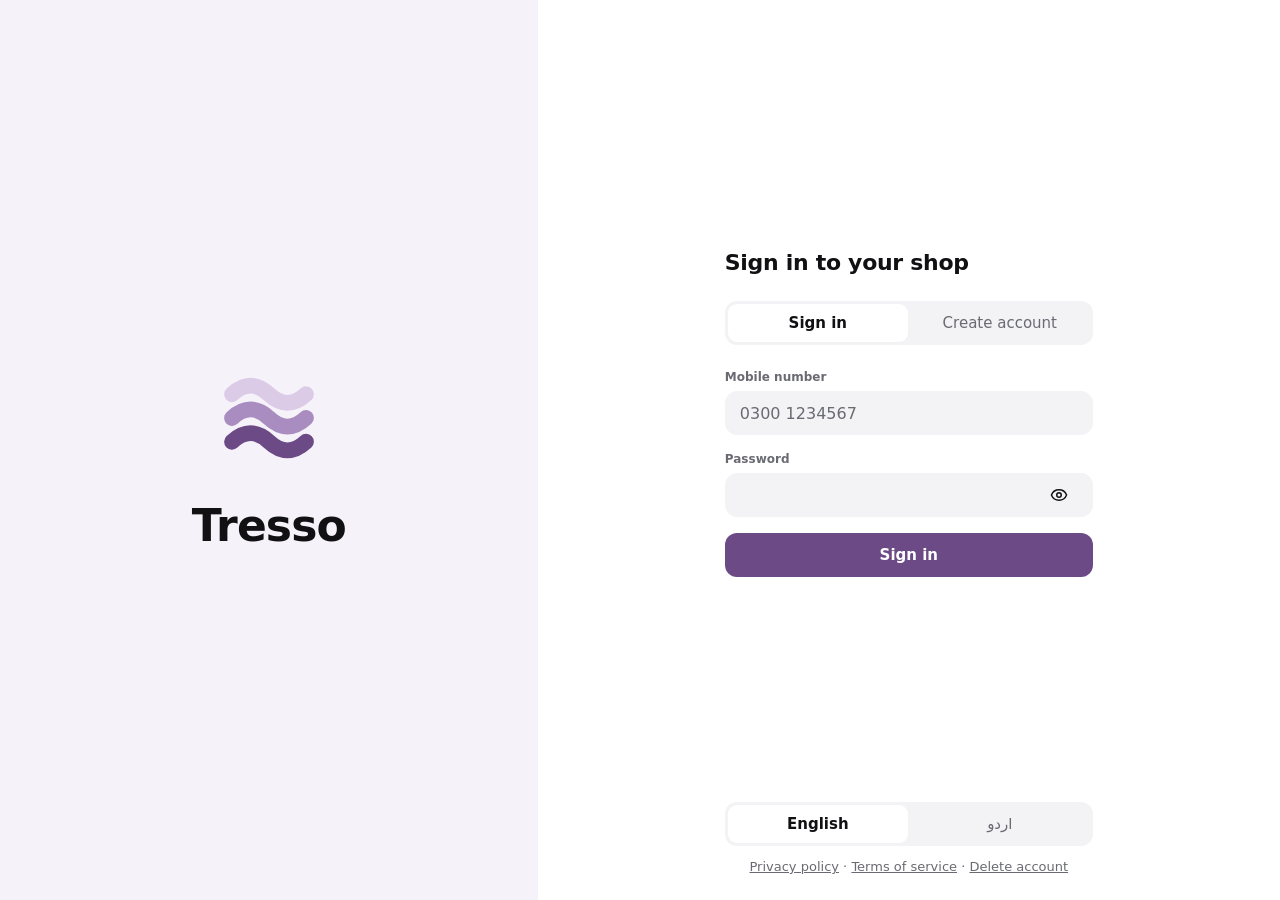
==== index.html @ 09275847 "Dashboard: owners on a free trial can subscribe early" ====
<!doctype html>
<html lang="en">
  <head>
    <meta charset="utf-8" />
    <meta name="viewport" content="width=device-width, initial-scale=1" />
    <meta name="color-scheme" content="light dark" />
    <link rel="icon" href="./favicon.png" />
    <title>Tresso</title>
    <!-- A browser too old for the dashboard (before Chrome 91, 2021) fails while
         loading it: say so instead of leaving a blank page. main.tsx sets
         __bbStarted once it runs. -->
    <script>
      window.onerror = function () {
        if (window.__bbStarted) return;
        document.body.innerHTML =
          '<p style="font:16px/1.5 sans-serif;max-width:420px;margin:48px auto;padding:0 16px">' +
          'This browser is too old for Tresso on the web. Update Chrome, or use the Tresso app for Android.<br><br>' +
          'Tresso ویب کے لیے یہ براؤزر بہت پرانا ہے۔ Chrome اپ ڈیٹ کریں، یا Android کے لیے Tresso ایپ استعمال کریں۔</p>';
      };
    </script>
    <script type="module" crossorigin src="./assets/index-C2Bz1HTR.js"></script>
    <link rel="stylesheet" crossorigin href="./assets/index-CWBjWexk.css">
  </head>
  <body>
    <div id="root"></div>
  </body>
</html>
---- assets/index-CWBjWexk.css ----
@font-face{font-family:Urbanist;font-weight:400;src:url(./Urbanist_400Regular-BQxObr3K.ttf)}@font-face{font-family:Urbanist;font-weight:600;src:url(./Urbanist_600SemiBold-BIxU19Bg.ttf)}@font-face{font-family:Urbanist;font-weight:700;src:url(./Urbanist_700Bold-BbOEJYNP.ttf)}*{box-sizing:border-box}body{background:var(--bg);color:var(--text);-webkit-font-smoothing:antialiased;margin:0;font:15px/21px Urbanist,system-ui,-apple-system,BlinkMacSystemFont,Segoe UI,Roboto,Noto Sans,Ubuntu,Cantarell,Helvetica Neue,sans-serif}html[lang=ur] body{font-family:Urbanist,Noto Naskh Arabic,Geeza Pro,Segoe UI,Tahoma,sans-serif;line-height:25px}html[lang=ur] .small{line-height:21px}html[lang=ur] .label{line-height:19px}html[lang=ur] .title{line-height:34px}a{color:inherit}p,h1,h2{margin:0}:focus:not(:focus-visible){outline:none}:focus-visible{outline:2px solid var(--accent);outline-offset:2px}svg{flex:none}.hero{letter-spacing:-.6px;font-variant-numeric:tabular-nums;font-size:34px;font-weight:700;line-height:40px}.title{letter-spacing:-.3px;font-size:22px;font-weight:700;line-height:28px}.small{font-size:13px;line-height:18px}.label{color:var(--muted);font-size:12px;font-weight:600;line-height:16px}[dir=rtl] .hero,[dir=rtl] .title{letter-spacing:0}.strong{font-weight:600}.muted{color:var(--muted)}.warn{color:var(--warn)}.danger{color:var(--danger)}.struck{color:var(--muted);text-decoration:line-through}.num{font-variant-numeric:tabular-nums;white-space:nowrap}.center{text-align:center}.block{display:block}.stack{flex-direction:column;display:flex}.stack>*+*{margin-top:16px}.stack-sm>*+*{margin-top:8px}.stack-lg>*+*{margin-top:24px}.inline{align-items:center;display:flex}.inline>*+*{-webkit-margin-start:8px;margin-inline-start:8px}.spread{justify-content:space-between;align-items:center;display:flex}.spread>*+*{-webkit-margin-start:12px;margin-inline-start:12px}.grow{flex:1;min-width:0}.shell{min-height:100vh;display:flex}.sidebar{border-inline-end:1px solid var(--line);-webkit-border-end:1px solid var(--line);flex-direction:column;flex:none;width:232px;height:100vh;padding:16px 12px;display:flex;position:sticky;top:0}.sidebar>*+*{margin-top:12px}.brand{align-items:center;padding:4px 8px;display:flex}.brand>*+*{-webkit-margin-start:10px;margin-inline-start:10px}.brand-name{text-overflow:ellipsis;white-space:nowrap;font-weight:700;overflow:hidden}.nav{flex-direction:column;display:flex}.nav>*+*{margin-top:2px}.nav-item{min-height:38px;color:var(--muted);border-radius:9px;align-items:center;padding:0 10px;font-weight:600;text-decoration:none;display:flex}.nav-item>*+*{-webkit-margin-start:10px;margin-inline-start:10px}.nav-item:hover{background:var(--fill);color:var(--text)}.nav-item.on{background:var(--tint);color:var(--accent)}.nav-badge{background:var(--accent);color:var(--bg);border-radius:10px;padding:0 7px;font-size:11px;font-weight:700;line-height:18px;-webkit-margin-start:auto!important;margin-inline-start:auto!important}.sidebar-foot{margin-top:auto!important}.main{flex:1;min-width:0}.page{max-width:920px;margin:0 auto;padding:28px 32px 48px}.page-head{justify-content:space-between;align-items:center;min-height:44px;margin-bottom:24px;display:flex}.page-head>*+*{-webkit-margin-start:12px;margin-inline-start:12px}.page-head{flex-wrap:wrap}.page-head>.inline{flex-wrap:wrap;justify-content:flex-end;margin-top:-8px}.page-head>.inline>*{margin-top:8px}.back{color:var(--muted);align-items:center;margin-bottom:8px;text-decoration:none;display:inline-flex}.back>*+*{-webkit-margin-start:4px;margin-inline-start:4px}[dir=rtl] .flip{transform:scaleX(-1)}@media (max-width:760px){.shell{display:block}.sidebar{border:0;border-bottom:1px solid var(--line);flex-flow:wrap;align-items:center;width:auto;height:auto;padding:10px 12px;position:static}.sidebar>*+*{margin-top:0}.brand{flex:1}.nav{flex-direction:row;order:3;width:100%;overflow-x:auto;margin-top:8px!important}.nav>*+*{-webkit-margin-start:4px;margin-top:0;margin-inline-start:4px}.nav-item{white-space:nowrap}.sidebar-foot{margin-top:0!important}.sidebar-foot .account{display:none}.page{padding:20px 16px 40px}}.group{background:var(--fill);border-radius:12px;overflow:hidden}.group-title{margin-bottom:8px;padding:0 4px}.row{width:100%;min-height:48px;font:inherit;color:inherit;text-align:start;background:0 0;border:0;align-items:center;padding:10px 16px;text-decoration:none;display:flex}.row>*+*{-webkit-margin-start:12px;margin-inline-start:12px}.row-main{flex:1;min-width:40%}.row-value{text-align:end;font-variant-numeric:tabular-nums}.group>*+*{border-top:1px solid var(--line)}button.row,a.row{cursor:pointer}button.row:hover,a.row:hover{background:var(--line)}.chev{color:var(--muted)}.empty{text-align:center;color:var(--muted);padding:32px 24px}.table{border-collapse:collapse;background:var(--fill);border-radius:12px;width:100%;overflow:hidden}.table th{text-align:start;color:var(--muted);border-bottom:1px solid var(--line);padding:10px 16px;font-size:12px;font-weight:600}.table td{border-top:1px solid var(--line);vertical-align:middle;padding:12px 16px}.table tr:first-child td{border-top:0}.table tbody tr{cursor:pointer}.table tbody tr:hover{background:var(--line)}.table .end{text-align:end}@media (max-width:760px){.table .wide{display:none}}.btn{min-height:44px;font:inherit;cursor:pointer;white-space:nowrap;border:0;border-radius:12px;justify-content:center;align-items:center;padding:0 20px;font-weight:600;text-decoration:none;display:inline-flex}.btn>*+*{-webkit-margin-start:8px;margin-inline-start:8px}.btn:disabled{opacity:.35;cursor:default}.btn:not(:disabled):active{opacity:.7}.btn.primary{background:var(--accent);color:var(--bg)}.btn.secondary{background:var(--fill);color:var(--text)}.btn.quiet{color:var(--muted);background:0 0}.btn.danger{color:var(--danger);background:0 0}.btn.block{width:100%}.icon-btn{width:38px;height:38px;color:var(--text);cursor:pointer;background:0 0;border:0;border-radius:10px;justify-content:center;align-items:center;display:inline-flex}.icon-btn:hover{background:var(--fill)}.field{flex-direction:column;display:flex}.field>*+*{margin-top:6px}.box{border:1.5px solid var(--fill);background:var(--fill);border-radius:12px;align-items:center;min-height:44px;padding:0 14px;display:flex}.box:focus-within{border-color:var(--accent)}.box.invalid{border-color:var(--danger)}.box>*+*{-webkit-margin-start:8px;margin-inline-start:8px}.box input,.box textarea,.box select{min-width:0;color:var(--text);font:inherit;caret-color:var(--accent);background:0 0;border:0;outline:none;flex:1;padding:10px 0;font-size:16px}.box textarea{resize:vertical;min-height:72px}.box input::placeholder,.box textarea::placeholder{color:var(--muted)}.box.large input{font-size:24px;font-weight:700}.prefix{color:var(--muted);font-weight:600}.box.large .prefix{font-size:24px}.segmented{background:var(--fill);border-radius:12px;padding:3px;display:flex}.segmented>*+*{-webkit-margin-start:2px;margin-inline-start:2px}.segmented button{min-height:38px;font:inherit;color:var(--muted);cursor:pointer;white-space:nowrap;background:0 0;border:0;border-radius:9px;flex:1;padding:0 10px}.segmented button[aria-checked=true]{background:var(--bg);color:var(--text);font-weight:600}.choices{flex-wrap:wrap;margin-bottom:-4px;margin-left:-4px;margin-right:-4px;display:flex}.choices>*{margin:4px}.chip,.tile{background:var(--fill);color:var(--text);font:inherit;cursor:pointer;text-align:start;border:0;border-radius:12px;font-weight:600}.chip{min-height:40px;padding:0 16px}.tile{flex:140px;max-width:calc(50% - 8px);min-height:56px;padding:8px 12px}@media (min-width:560px){.tile{max-width:calc(33.3% - 8px)}}.chip:hover,.tile:hover{background:var(--line)}.chip[aria-pressed=true],.tile[aria-pressed=true]{background:var(--accent);color:var(--bg)}.tile .small{color:var(--muted);font-weight:400;display:block}.tile[aria-pressed=true] .small{color:var(--bg);opacity:.7}.switch{background:var(--line);cursor:pointer;border:0;border-radius:12px;flex:none;width:40px;height:24px;position:relative}.switch:after{content:"";top:3px;inset-inline-start:3px;background:var(--bg);border-radius:50%;width:18px;height:18px;transition:transform .15s;position:absolute;left:3px}[dir=rtl] .switch:after{left:auto;right:3px}.switch[aria-checked=true]{background:var(--accent)}.switch[aria-checked=true]:after{transform:translate(16px)}[dir=rtl] .switch[aria-checked=true]:after{transform:translate(-16px)}.radio{border:2px solid var(--muted);border-radius:50%;flex:none;width:20px;height:20px}.radio.on{border:6px solid var(--accent)}.menu-wrap{position:relative}.menu{z-index:20;top:calc(100% + 6px);inset-inline-end:0;background:var(--bg);border:1px solid var(--line);border-radius:12px;min-width:220px;padding:6px;position:absolute;right:0}[dir=rtl] .menu{left:0;right:auto}.menu button.row{border-radius:8px;min-height:40px}.menu-dates{border-top:1px solid var(--line);margin-top:4px;padding:8px}.menu-dates input{font:inherit;color:var(--text);background:var(--fill);border:0;border-radius:8px;width:100%;padding:8px}.overlay{z-index:30;background:var(--overlay);justify-content:center;align-items:flex-start;padding:6vh 16px;display:flex;position:fixed;inset:0;overflow-y:auto}.dialog{background:var(--bg);border-radius:16px;flex-direction:column;width:100%;max-width:520px;max-height:88vh;display:flex}.dialog-head{justify-content:space-between;align-items:center;padding:16px 16px 8px 24px;display:flex}[dir=rtl] .dialog-head{padding:16px 24px 8px 16px}.dialog-body{padding:8px 24px 16px;overflow-y:auto}.dialog-foot{border-top:1px solid var(--line);padding:12px 24px 20px}.dialog-foot>*+*{margin-top:8px}@media (max-width:560px){.overlay{align-items:stretch;padding:0}.dialog{border-radius:0;max-width:none;min-height:100vh;max-height:none}}.toast{z-index:40;background:var(--text);color:var(--bg);border-radius:12px;padding:12px 18px;font-weight:600;position:fixed;top:16px;left:50%;transform:translate(-50%)}.bars{align-items:flex-end;height:64px;display:flex}.bars>*+*{-webkit-margin-start:3px;margin-inline-start:3px}.bar{background:var(--line);border-radius:3px;flex:1;min-height:3px}.bar.filled{background:var(--accent)}.entry{flex-direction:column;max-width:400px;min-height:100vh;margin:0 auto;padding:48px 16px 24px;display:flex}.entry>*+*{margin-top:24px}.entry-foot{padding-top:24px;margin-top:auto!important}.entry-foot>*+*{margin-top:12px}.lockup{align-items:center;display:flex}.lockup>*+*{-webkit-margin-start:10px;margin-inline-start:10px}.lockup-mark{display:flex}.wordmark{letter-spacing:-.02em;font-size:22px;font-weight:600;line-height:1}html[lang=ur] .wordmark{letter-spacing:0}.entry-shell{min-height:100vh;display:flex}.entry-shell>.entry{flex:1;width:100%}.entry-brand{display:none}@media (min-width:900px){.entry-brand{background:var(--tint);flex-direction:column;flex:none;justify-content:center;align-items:center;width:42%;max-width:560px;display:flex}.entry-brand>*+*{margin-top:20px}.entry-brand .wordmark{font-size:44px}.entry-shell>.entry>.lockup{display:none}.entry-shell>.entry>:nth-child(2){margin-top:auto}.entry-shell>.entry>:last-child:not(.entry-foot){margin-bottom:auto}}.mark{display:block}.spinner{border:2.5px solid var(--line);border-top-color:var(--accent);border-radius:50%;width:22px;height:22px;animation:.8s linear infinite spin}@keyframes spin{to{transform:rotate(360deg)}}.cols{grid-gap:16px;grid-template-columns:1fr;display:grid}@media (min-width:761px){.cols{grid-template-columns:1fr 1fr;align-items:start}}.barbers-table a{color:inherit;text-decoration:none}.barbers-table .subhead{cursor:default}.barbers-table .subhead:hover{background:0 0}.barbers-table .subhead th{border-top:1px solid var(--line);border-bottom:0;padding-top:20px}.period-line{justify-content:flex-end;display:flex}.service-row{-webkit-padding-end:16px;align-items:center;padding-inline-end:16px;display:flex}.service-row>*+*{-webkit-margin-start:12px;margin-inline-start:12px}.service-row>.row{flex:auto;width:auto;min-width:0}.service-row:hover{background:var(--line)}.tx-actions{flex-wrap:wrap;justify-content:flex-end;align-items:center;margin-top:-8px;display:flex}.tx-actions>*{-webkit-margin-start:8px;margin-top:8px;margin-inline-start:8px}.table a.cell-link{color:inherit;text-decoration:none}.table a.cell-link:focus-visible{outline:2px solid var(--text);outline-offset:2px}.table .amount{align-items:center;display:inline-flex}.table .amount>*+*{-webkit-margin-start:6px;margin-inline-start:6px}.tx-meta{margin-top:-16px}
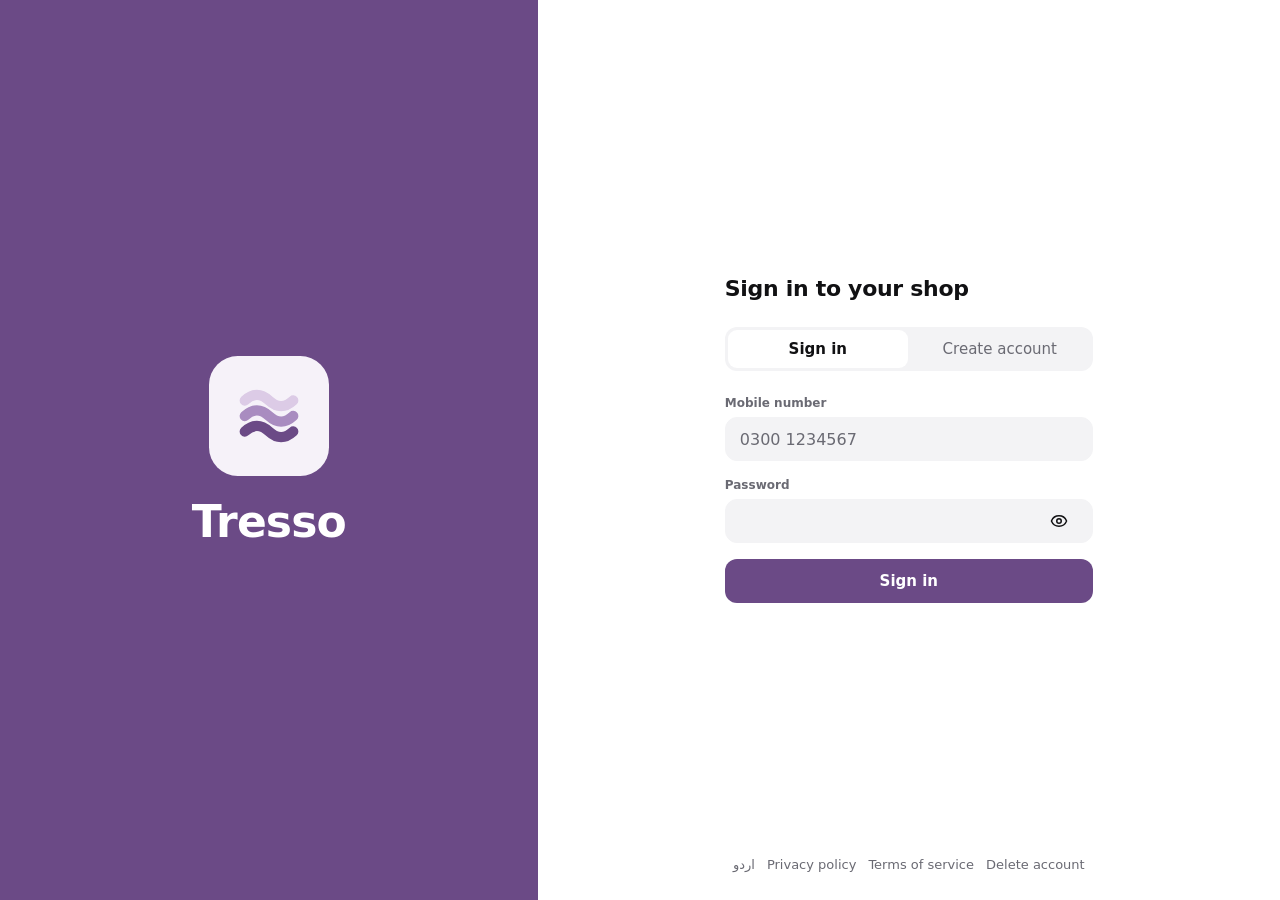
==== commit 36cb3c56: "Dashboard polish: phone tab bar, transactions by day, compact filters, chart labels, barber totals, " ====
--- a/index.html
+++ b/index.html
@@ -4,8 +4,19 @@
     <meta charset="utf-8" />
     <meta name="viewport" content="width=device-width, initial-scale=1" />
     <meta name="color-scheme" content="light dark" />
-    <link rel="icon" href="./favicon.png" />
+    <link rel="icon" href="/favicon.png" />
     <title>Tresso</title>
+    <!-- What a shared link shows (WhatsApp, search results). -->
+    <meta name="description" content="Bookkeeping for barbershops and salons: services, payments and barber commission." />
+    <meta property="og:site_name" content="Tresso" />
+    <meta property="og:title" content="Tresso" />
+    <meta property="og:description" content="Bookkeeping for barbershops and salons: services, payments and barber commission." />
+    <meta property="og:url" content="https://tresso.app/" />
+    <meta property="og:type" content="website" />
+    <meta property="og:image" content="https://tresso.app/og.png" />
+    <meta property="og:image:width" content="1024" />
+    <meta property="og:image:height" content="500" />
+    <meta name="twitter:card" content="summary_large_image" />
     <!-- A browser too old for the dashboard (before Chrome 91, 2021) fails while
          loading it: say so instead of leaving a blank page. main.tsx sets
          __bbStarted once it runs. -->
@@ -18,8 +29,8 @@
           'Tresso ویب کے لیے یہ براؤزر بہت پرانا ہے۔ Chrome اپ ڈیٹ کریں، یا Android کے لیے Tresso ایپ استعمال کریں۔</p>';
       };
     </script>
-    <script type="module" crossorigin src="./assets/index-C2Bz1HTR.js"></script>
-    <link rel="stylesheet" crossorigin href="./assets/index-CWBjWexk.css">
+    <script type="module" crossorigin src="/assets/index-Ho2zhtls.js"></script>
+    <link rel="stylesheet" crossorigin href="/assets/index-NOqd65Jc.css">
   </head>
   <body>
     <div id="root"></div>
--- a/assets/index-NOqd65Jc.css
+++ b/assets/index-NOqd65Jc.css
@@ -0,0 +1 @@
+@font-face{font-family:Urbanist;font-weight:400;src:url(/assets/Urbanist_400Regular-BQxObr3K.ttf)}@font-face{font-family:Urbanist;font-weight:600;src:url(/assets/Urbanist_600SemiBold-BIxU19Bg.ttf)}@font-face{font-family:Urbanist;font-weight:700;src:url(/assets/Urbanist_700Bold-BbOEJYNP.ttf)}*{box-sizing:border-box}body{background:var(--bg);color:var(--text);-webkit-font-smoothing:antialiased;margin:0;font:15px/21px Urbanist,system-ui,-apple-system,BlinkMacSystemFont,Segoe UI,Roboto,Noto Sans,Ubuntu,Cantarell,Helvetica Neue,sans-serif}html[lang=ur] body{font-family:Urbanist,Noto Naskh Arabic,Geeza Pro,Segoe UI,Tahoma,sans-serif;line-height:25px}html[lang=ur] .small{line-height:21px}html[lang=ur] .label{line-height:19px}html[lang=ur] .title{line-height:34px}a{color:inherit}p,h1,h2{margin:0}:focus:not(:focus-visible){outline:none}:focus-visible{outline:2px solid var(--accent);outline-offset:2px}svg{flex:none}.hero{letter-spacing:-.6px;font-variant-numeric:tabular-nums;font-size:34px;font-weight:700;line-height:40px}.title{letter-spacing:-.3px;font-size:22px;font-weight:700;line-height:28px}.small{font-size:13px;line-height:18px}.label{color:var(--muted);font-size:12px;font-weight:600;line-height:16px}[dir=rtl] .hero,[dir=rtl] .title{letter-spacing:0}.strong{font-weight:600}.muted{color:var(--muted)}.warn{color:var(--warn)}.danger{color:var(--danger)}.struck{color:var(--muted);text-decoration:line-through}.num{font-variant-numeric:tabular-nums;white-space:nowrap}.center{text-align:center}.block{display:block}.stack{flex-direction:column;display:flex}.stack>*+*{margin-top:16px}.stack-sm>*+*{margin-top:8px}.stack-lg>*+*{margin-top:24px}.inline{align-items:center;display:flex}.inline>*+*{-webkit-margin-start:8px;margin-inline-start:8px}.spread{justify-content:space-between;align-items:center;display:flex}.spread>*+*{-webkit-margin-start:12px;margin-inline-start:12px}.grow{flex:1;min-width:0}.shell{min-height:100vh;display:flex}.sidebar{border-inline-end:1px solid var(--line);-webkit-border-end:1px solid var(--line);flex-direction:column;flex:none;width:232px;height:100vh;padding:16px 12px;display:flex;position:sticky;top:0}.sidebar>*+*{margin-top:12px}.brand{align-items:center;padding:4px 8px;display:flex}.brand>*+*{-webkit-margin-start:10px;margin-inline-start:10px}.brand-name{text-overflow:ellipsis;white-space:nowrap;font-weight:700;overflow:hidden}.nav{flex-direction:column;display:flex}.nav>*+*{margin-top:2px}.nav-item{min-height:38px;color:var(--muted);border-radius:9px;align-items:center;padding:0 10px;font-weight:600;text-decoration:none;display:flex}.nav-item>*+*{-webkit-margin-start:10px;margin-inline-start:10px}.nav-item:hover{background:var(--fill);color:var(--text)}.nav-item.on{background:var(--tint);color:var(--accent)}.nav-badge{background:var(--accent);color:var(--bg);border-radius:10px;padding:0 7px;font-size:11px;font-weight:700;line-height:18px;-webkit-margin-start:auto!important;margin-inline-start:auto!important}.sidebar-foot{margin-top:auto!important}.account{border-radius:9px;padding:8px 10px;text-decoration:none;display:block}.account:hover{background:var(--fill)}.account>*{text-overflow:ellipsis;white-space:nowrap;display:block;overflow:hidden}.main{flex:1;min-width:0}.page{max-width:920px;margin:0 auto;padding:28px 32px 48px}.page-head{justify-content:space-between;align-items:center;min-height:44px;margin-bottom:24px;display:flex}.page-head>*+*{-webkit-margin-start:12px;margin-inline-start:12px}.page-head{flex-wrap:wrap}.page-head>.inline{flex-wrap:wrap;justify-content:flex-end;margin-top:-8px}.page-head>.inline>*{margin-top:8px}.back{color:var(--muted);align-items:center;margin-bottom:8px;text-decoration:none;display:inline-flex}.back>*+*{-webkit-margin-start:4px;margin-inline-start:4px}[dir=rtl] .flip{transform:scaleX(-1)}.tabbar{display:none}@media (max-width:760px){.shell{display:block}.sidebar{z-index:10;background:var(--bg);border:0;border-bottom:1px solid var(--line);flex-direction:row;align-items:center;width:auto;height:auto;padding:10px 16px}.sidebar>*+*{-webkit-margin-start:12px;margin-top:0;margin-inline-start:12px}.brand{flex:1;min-width:0;padding:0}.sidebar .nav,.sidebar-foot{display:none}.sidebar .btn{min-height:40px;padding:0 14px}.page{padding:20px 16px calc(96px + env(safe-area-inset-bottom))}.tabbar{z-index:10;background:var(--bg);border-top:1px solid var(--line);padding:4px 4px calc(4px + env(safe-area-inset-bottom));display:flex;position:fixed;bottom:0;left:0;right:0}.tab{min-width:0;min-height:52px;color:var(--muted);flex-direction:column;flex:1;justify-content:center;align-items:center;font-size:11px;font-weight:600;line-height:14px;text-decoration:none;display:flex;position:relative}.tab>*+*{margin-top:3px}.tab>span{text-overflow:ellipsis;white-space:nowrap;max-width:100%;overflow:hidden}.tab.on{color:var(--accent)}.tab-badge{-webkit-margin-start:6px;background:var(--accent);color:var(--bg);border-radius:9px;margin-inline-start:6px;padding:0 5px;font-size:10px;font-weight:700;line-height:16px;position:absolute;top:4px;left:50%}[dir=rtl] .tab-badge{left:auto;right:50%}}.group{background:var(--fill);border-radius:12px;overflow:hidden}.group-title{margin-bottom:8px;padding:0 4px}.row{width:100%;min-height:48px;font:inherit;color:inherit;text-align:start;background:0 0;border:0;align-items:center;padding:10px 16px;text-decoration:none;display:flex}.row>*+*{-webkit-margin-start:12px;margin-inline-start:12px}.row-main{flex:1;min-width:40%}.row-value{text-align:end;font-variant-numeric:tabular-nums}.group>*+*{border-top:1px solid var(--line)}button.row,a.row{cursor:pointer}button.row:hover,a.row:hover{background:var(--line)}.chev{color:var(--muted)}.empty{text-align:center;color:var(--muted);padding:32px 24px}.table{border-collapse:collapse;background:var(--fill);border-radius:12px;width:100%;overflow:hidden}.table th{text-align:start;color:var(--muted);border-bottom:1px solid var(--line);padding:10px 16px;font-size:12px;font-weight:600}.table td{border-top:1px solid var(--line);vertical-align:middle;padding:12px 16px}.table tr:first-child td{border-top:0}.table tbody tr{cursor:pointer}.table tbody tr:hover{background:var(--line)}.table .end{text-align:end}.table tfoot td{border-top:1px solid var(--line);font-weight:600}.table tfoot tr{cursor:default}.narrow{display:none}@media (max-width:760px){.table .wide{display:none}.table .narrow{display:block}}.ledger-cols,.ledger-row{grid-column-gap:16px;grid-template-columns:88px minmax(0,1.4fr) minmax(0,1fr) 120px 104px;align-items:center;padding:0 16px;display:grid}.ledger-cols{padding-bottom:0}.stack-lg>.ledger-cols+*{margin-top:8px}.ledger-cols .end,.ledger-row .l-amount{text-align:end}.ledger-day{justify-content:space-between;align-items:baseline;margin-bottom:8px;padding:0 4px;display:flex}.ledger-day+.group{margin-top:0}.ledger-row{min-height:48px;color:inherit;padding-top:10px;padding-bottom:10px;text-decoration:none}.ledger-row:hover{background:var(--line)}.ledger-row .l-meta{display:none}.l-amount{white-space:nowrap;font-variant-numeric:tabular-nums;justify-content:flex-end;align-items:center;display:inline-flex}.l-amount>*+*{-webkit-margin-start:6px;margin-inline-start:6px}@media (max-width:760px){.ledger-cols{display:none}.ledger-row{grid-row-gap:2px;grid-template-columns:minmax(0,1fr) auto}.ledger-row .l-time,.ledger-row .l-barber{display:none}.ledger-row .l-service{grid-area:1/1/span 2}.ledger-row .l-meta{display:block}.ledger-row .l-amount{grid-area:1/2}.ledger-row .l-status{text-align:end;grid-area:2/2;font-size:13px;line-height:18px}}.filters{flex-wrap:wrap;align-items:center;margin:-4px;display:flex}.filters>*{margin:4px}.select{background:var(--fill);border-radius:10px;align-items:center;display:inline-flex;position:relative}.select select{-webkit-appearance:none;appearance:none;cursor:pointer;font:inherit;color:var(--text);-webkit-padding-start:12px;-webkit-padding-end:30px;background:0 0;border:0;height:36px;padding-inline:12px 30px;font-weight:600}.select svg{inset-inline-end:10px;pointer-events:none;color:var(--muted);position:absolute;right:10px}[dir=rtl] .select svg{left:10px;right:auto}.select.on{background:var(--tint)}.select.on select,.select.on svg{color:var(--accent)}.select select option{color:var(--text);background:var(--bg)}.btn{min-height:44px;font:inherit;cursor:pointer;white-space:nowrap;border:0;border-radius:12px;justify-content:center;align-items:center;padding:0 20px;font-weight:600;text-decoration:none;display:inline-flex}.btn>*+*{-webkit-margin-start:8px;margin-inline-start:8px}.btn:disabled{opacity:.35;cursor:default}.btn:not(:disabled):active{opacity:.7}.btn.primary{background:var(--accent);color:var(--bg)}.btn.secondary{background:var(--fill);color:var(--text)}.btn.quiet{color:var(--muted);background:0 0}.btn.danger{color:var(--danger);background:0 0}.btn.block{width:100%}.icon-btn{width:38px;height:38px;color:var(--text);cursor:pointer;background:0 0;border:0;border-radius:10px;justify-content:center;align-items:center;display:inline-flex}.icon-btn:hover{background:var(--fill)}.field{flex-direction:column;display:flex}.field>*+*{margin-top:6px}.box{border:1.5px solid var(--fill);background:var(--fill);border-radius:12px;align-items:center;min-height:44px;padding:0 14px;display:flex}.box:focus-within{border-color:var(--accent)}.box.invalid{border-color:var(--danger)}.box>*+*{-webkit-margin-start:8px;margin-inline-start:8px}.box input,.box textarea,.box select{min-width:0;color:var(--text);font:inherit;caret-color:var(--accent);background:0 0;border:0;outline:none;flex:1;padding:10px 0;font-size:16px}.box textarea{resize:vertical;min-height:72px}.box input::placeholder,.box textarea::placeholder{color:var(--muted)}.box.large input{font-size:24px;font-weight:700}.prefix{color:var(--muted);font-weight:600}.box.large .prefix{font-size:24px}.segmented{background:var(--fill);border-radius:12px;padding:3px;display:flex}.segmented>*+*{-webkit-margin-start:2px;margin-inline-start:2px}.segmented button{min-height:38px;font:inherit;color:var(--muted);cursor:pointer;white-space:nowrap;background:0 0;border:0;border-radius:9px;flex:1;padding:0 10px}.segmented button[aria-checked=true]{background:var(--bg);color:var(--text);font-weight:600}.row .segmented{background:var(--line);flex:none;padding:2px}.row .segmented button{min-height:32px;padding:0 12px}.choices{flex-wrap:wrap;margin-bottom:-4px;margin-left:-4px;margin-right:-4px;display:flex}.choices>*{margin:4px}.chip,.tile{background:var(--fill);color:var(--text);font:inherit;cursor:pointer;text-align:start;border:0;border-radius:12px;font-weight:600}.chip{min-height:40px;padding:0 16px}.tile{flex:140px;max-width:calc(50% - 8px);min-height:56px;padding:8px 12px}@media (min-width:560px){.tile{max-width:calc(33.3% - 8px)}}.chip:hover,.tile:hover{background:var(--line)}.chip[aria-pressed=true],.tile[aria-pressed=true]{background:var(--accent);color:var(--bg)}.tile .small{color:var(--muted);font-weight:400;display:block}.tile[aria-pressed=true] .small{color:var(--bg);opacity:.7}.switch{background:var(--line);cursor:pointer;border:0;border-radius:12px;flex:none;width:40px;height:24px;position:relative}.switch:after{content:"";top:3px;inset-inline-start:3px;background:var(--bg);border-radius:50%;width:18px;height:18px;transition:transform .15s;position:absolute;left:3px}[dir=rtl] .switch:after{left:auto;right:3px}.switch[aria-checked=true]{background:var(--accent)}.switch[aria-checked=true]:after{transform:translate(16px)}[dir=rtl] .switch[aria-checked=true]:after{transform:translate(-16px)}.radio{border:2px solid var(--muted);border-radius:50%;flex:none;width:20px;height:20px}.radio.on{border:6px solid var(--accent)}.menu-wrap{position:relative}.menu{z-index:20;top:calc(100% + 6px);inset-inline-end:0;background:var(--bg);border:1px solid var(--line);border-radius:12px;min-width:220px;padding:6px;position:absolute;right:0}[dir=rtl] .menu{left:0;right:auto}.menu button.row{border-radius:8px;min-height:40px}.menu-dates{border-top:1px solid var(--line);margin-top:4px;padding:8px}.menu-dates input{font:inherit;color:var(--text);background:var(--fill);border:0;border-radius:8px;width:100%;padding:8px}.overlay{z-index:30;background:var(--overlay);justify-content:center;align-items:flex-start;padding:6vh 16px;display:flex;position:fixed;inset:0;overflow-y:auto}.dialog{background:var(--bg);border-radius:16px;flex-direction:column;width:100%;max-width:520px;max-height:88vh;display:flex}.dialog-head{justify-content:space-between;align-items:center;padding:16px 16px 8px 24px;display:flex}[dir=rtl] .dialog-head{padding:16px 24px 8px 16px}.dialog-body{padding:8px 24px 16px;overflow-y:auto}.dialog-foot{border-top:1px solid var(--line);padding:12px 24px 20px}.dialog-foot>*+*{margin-top:8px}@media (max-width:560px){.overlay{align-items:stretch;padding:0}.dialog{border-radius:0;max-width:none;min-height:100vh;max-height:none}}.toast{z-index:40;background:var(--text);color:var(--bg);border-radius:12px;padding:12px 18px;font-weight:600;position:fixed;top:16px;left:50%;transform:translate(-50%)}.bars{align-items:flex-end;height:72px;display:flex}.bars>*+*{-webkit-margin-start:3px;margin-inline-start:3px}.bar{background:var(--line);border-radius:3px;flex:1;min-height:3px}.bar.filled{background:var(--accent)}.bars:hover .bar.filled{opacity:.45}.bars .bar.filled.on{opacity:1}.chart-axis{color:var(--muted);justify-content:space-between;margin-top:8px;display:flex}.chart-axis .on{color:var(--text);font-weight:600}.entry{flex-direction:column;max-width:400px;min-height:100vh;margin:0 auto;padding:48px 16px 24px;display:flex}.entry>*+*{margin-top:24px}.entry-foot{padding-top:24px;margin-top:auto!important}.entry-foot>*+*{margin-top:12px}.entry-links{flex-wrap:wrap;justify-content:center;align-items:center;display:flex}.entry-links>*{margin:2px 6px}.entry-links a{color:var(--muted);text-decoration:none}.entry-links a:hover,.link-btn:hover{color:var(--text);text-decoration:underline}.link-btn{font:inherit;color:var(--muted);cursor:pointer;background:0 0;border:0;padding:0}.lockup{align-items:center;display:flex}.lockup>*+*{-webkit-margin-start:10px;margin-inline-start:10px}.lockup-mark{display:flex}.wordmark{letter-spacing:-.02em;font-size:22px;font-weight:600;line-height:1}html[lang=ur] .wordmark{letter-spacing:0}.entry-shell{min-height:100vh;display:flex}.entry-shell>.entry{flex:1;width:100%}.entry-brand{display:none}@media (min-width:900px){.entry-brand{background:var(--accent);width:42%;max-width:560px;color:var(--bg);flex-direction:column;flex:none;justify-content:center;align-items:center;display:flex}.entry-brand>*+*{margin-top:24px}.entry-brand .wordmark{font-size:44px}.entry-shell>.entry>.lockup{display:none}.entry-shell>.entry>:nth-child(2){margin-top:auto}.entry-shell>.entry>:last-child:not(.entry-foot){margin-bottom:auto}}.mark{display:block}.spinner{border:2.5px solid var(--line);border-top-color:var(--accent);border-radius:50%;width:22px;height:22px;animation:.8s linear infinite spin}@keyframes spin{to{transform:rotate(360deg)}}.cols{grid-gap:16px;grid-template-columns:1fr;display:grid}@media (min-width:761px){.cols{grid-template-columns:1fr 1fr;align-items:start}}.barbers-table a{color:inherit;text-decoration:none}.barbers-table .subhead{cursor:default}.barbers-table .subhead:hover{background:0 0}.barbers-table .subhead th{border-top:1px solid var(--line);border-bottom:0;padding-top:20px}.service-row{-webkit-padding-end:16px;align-items:center;padding-inline-end:16px;display:flex}.service-row>*+*{-webkit-margin-start:12px;margin-inline-start:12px}.service-row>.row{flex:auto;width:auto;min-width:0}.service-row:hover{background:var(--line)}.tx-meta{margin-top:-16px}
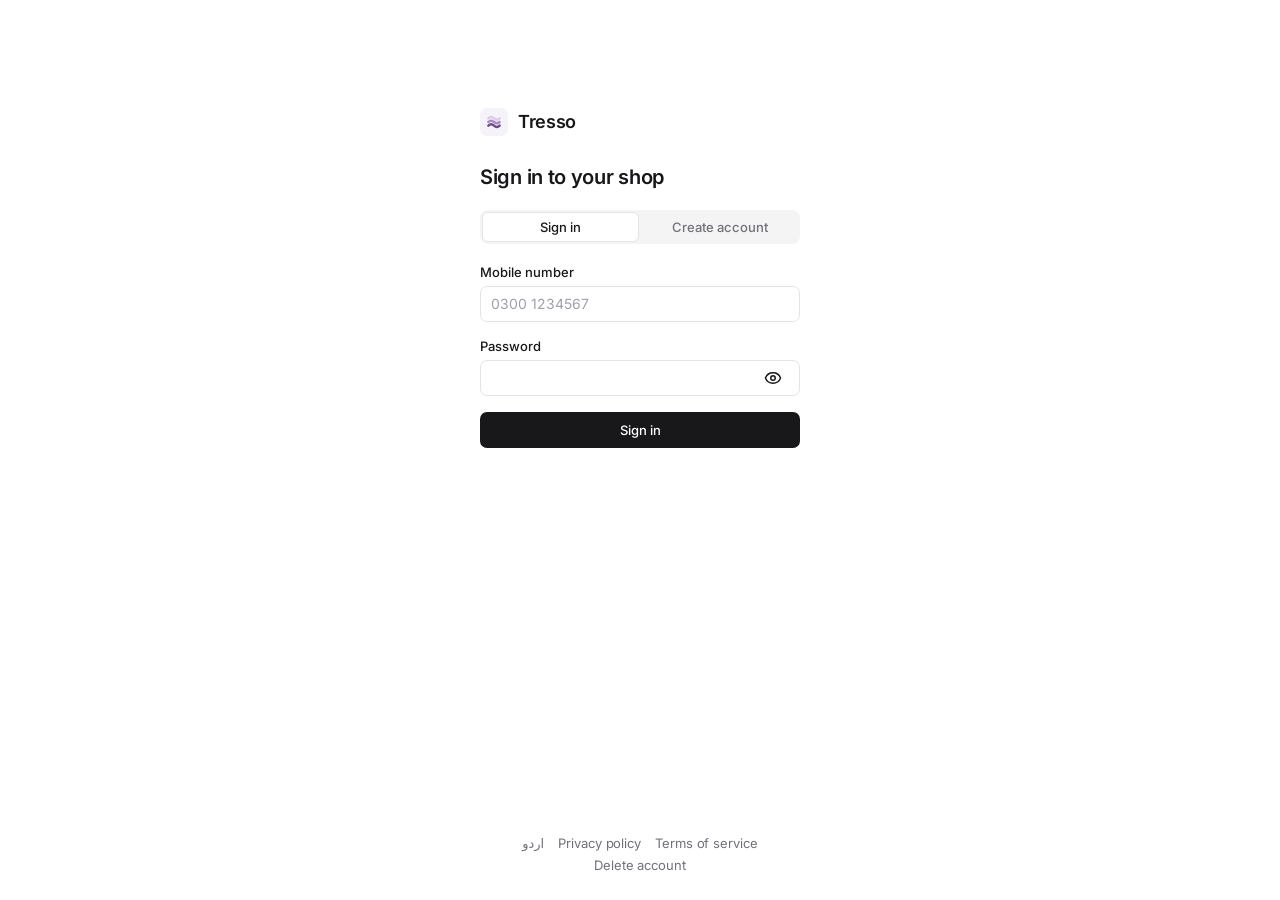
==== commit 7ce814b4: "Dashboard redesign: Inter, white pages, thin borders, header bar, figure strips, day-grouped transac" ====
--- a/index.html
+++ b/index.html
@@ -29,8 +29,8 @@
           'Tresso ویب کے لیے یہ براؤزر بہت پرانا ہے۔ Chrome اپ ڈیٹ کریں، یا Android کے لیے Tresso ایپ استعمال کریں۔</p>';
       };
     </script>
-    <script type="module" crossorigin src="/assets/index-Ho2zhtls.js"></script>
-    <link rel="stylesheet" crossorigin href="/assets/index-NOqd65Jc.css">
+    <script type="module" crossorigin src="/assets/index-BPplE3TE.js"></script>
+    <link rel="stylesheet" crossorigin href="/assets/index-BvFsO7Vy.css">
   </head>
   <body>
     <div id="root"></div>
--- a/assets/index-BvFsO7Vy.css
+++ b/assets/index-BvFsO7Vy.css
@@ -0,0 +1 @@
+@font-face{font-family:Inter Variable;font-style:normal;font-display:swap;font-weight:100 900;src:url(/assets/inter-cyrillic-ext-wght-normal-BOeWTOD4.woff2)format("woff2-variations");unicode-range:U+460-52F,U+1C80-1C8A,U+20B4,U+2DE0-2DFF,U+A640-A69F,U+FE2E-FE2F}@font-face{font-family:Inter Variable;font-style:normal;font-display:swap;font-weight:100 900;src:url(/assets/inter-cyrillic-wght-normal-DqGufNeO.woff2)format("woff2-variations");unicode-range:U+301,U+400-45F,U+490-491,U+4B0-4B1,U+2116}@font-face{font-family:Inter Variable;font-style:normal;font-display:swap;font-weight:100 900;src:url(/assets/inter-greek-ext-wght-normal-DlzME5K_.woff2)format("woff2-variations");unicode-range:U+1F??}@font-face{font-family:Inter Variable;font-style:normal;font-display:swap;font-weight:100 900;src:url(/assets/inter-greek-wght-normal-CkhJZR-_.woff2)format("woff2-variations");unicode-range:U+370-377,U+37A-37F,U+384-38A,U+38C,U+38E-3A1,U+3A3-3FF}@font-face{font-family:Inter Variable;font-style:normal;font-display:swap;font-weight:100 900;src:url(/assets/inter-vietnamese-wght-normal-CBcvBZtf.woff2)format("woff2-variations");unicode-range:U+102-103,U+110-111,U+128-129,U+168-169,U+1A0-1A1,U+1AF-1B0,U+300-301,U+303-304,U+308-309,U+323,U+329,U+1EA0-1EF9,U+20AB}@font-face{font-family:Inter Variable;font-style:normal;font-display:swap;font-weight:100 900;src:url(/assets/inter-latin-ext-wght-normal-DO1Apj_S.woff2)format("woff2-variations");unicode-range:U+100-2BA,U+2BD-2C5,U+2C7-2CC,U+2CE-2D7,U+2DD-2FF,U+304,U+308,U+329,U+1D00-1DBF,U+1E00-1E9F,U+1EF2-1EFF,U+2020,U+20A0-20AB,U+20AD-20C0,U+2113,U+2C60-2C7F,U+A720-A7FF}@font-face{font-family:Inter Variable;font-style:normal;font-display:swap;font-weight:100 900;src:url(/assets/inter-latin-wght-normal-Dx4kXJAl.woff2)format("woff2-variations");unicode-range:U+??,U+131,U+152-153,U+2BB-2BC,U+2C6,U+2DA,U+2DC,U+304,U+308,U+329,U+2000-206F,U+20AC,U+2122,U+2191,U+2193,U+2212,U+2215,U+FEFF,U+FFFD}*{box-sizing:border-box}body{background:var(--bg);color:var(--text);font-feature-settings:"cv11", "ss01";letter-spacing:-.006em;-webkit-font-smoothing:antialiased;margin:0;font:14px/20px Inter Variable,Inter,system-ui,-apple-system,BlinkMacSystemFont,Segoe UI,Roboto,Noto Sans,Ubuntu,Cantarell,Helvetica Neue,sans-serif}html[lang=ur] body{letter-spacing:0;font-family:Inter Variable,Noto Naskh Arabic,Geeza Pro,Segoe UI,Tahoma,sans-serif;line-height:24px}html[lang=ur] .small{line-height:20px}html[lang=ur] .label{line-height:18px}a{color:inherit}p,h1,h2,h3{font:inherit;margin:0}:focus:not(:focus-visible){outline:none}:focus-visible{outline:2px solid var(--accent);outline-offset:2px}svg{flex:none}::selection{background:var(--tint)}.hero{letter-spacing:-.025em;font-variant-numeric:tabular-nums;font-size:28px;font-weight:600;line-height:34px}.title{font-size:15px;font-weight:600;line-height:20px}.small{font-size:13px;line-height:18px}.label{color:var(--muted);letter-spacing:0;font-size:12px;font-weight:500;line-height:16px}[dir=rtl] .hero,[dir=rtl] body{letter-spacing:0}.strong{font-weight:600}.muted{color:var(--muted)}.warn{color:var(--warn)}.danger{color:var(--danger)}.struck{color:var(--faint);text-decoration:line-through}.num{font-variant-numeric:tabular-nums;white-space:nowrap}.center{text-align:center}.block{display:block}.stack{flex-direction:column;display:flex}.stack>*+*{margin-top:16px}.stack-sm>*+*{margin-top:8px}.stack-lg>*+*{margin-top:20px}.inline{align-items:center;display:flex}.inline>*+*{-webkit-margin-start:8px;margin-inline-start:8px}.spread{justify-content:space-between;align-items:center;display:flex}.spread>*+*{-webkit-margin-start:12px;margin-inline-start:12px}.grow{flex:1;min-width:0}.shell{min-height:100vh;display:flex}.sidebar{background:var(--surface);border-inline-end:1px solid var(--line);-webkit-border-end:1px solid var(--line);flex-direction:column;flex:none;width:240px;height:100vh;padding:12px 10px;display:flex;position:sticky;top:0}.sidebar>*+*{margin-top:12px}.brand{align-items:center;padding:6px 8px 2px;display:flex}.brand>*+*{-webkit-margin-start:10px;margin-inline-start:10px}.brand-name{text-overflow:ellipsis;white-space:nowrap;font-weight:600;overflow:hidden}.sidebar>.btn{margin-inline:4px}.nav{flex-direction:column;display:flex}.nav>*+*{margin-top:1px}.nav-item{min-height:32px;color:var(--muted);border-radius:6px;align-items:center;padding:0 10px;font-size:13.5px;font-weight:500;text-decoration:none;display:flex}.nav-item>*+*{-webkit-margin-start:10px;margin-inline-start:10px}.nav-item:hover{background:var(--hairline);color:var(--text)}.nav-item.on{background:var(--tint);color:var(--text)}.nav-item.on svg{color:var(--text)}.nav-badge{color:var(--muted);font-variant-numeric:tabular-nums;font-size:12px;font-weight:500;-webkit-margin-start:auto!important;margin-inline-start:auto!important}.sidebar-foot{margin-top:auto!important}.account{border-top:1px solid var(--line);margin:0 -10px -12px;padding:10px;text-decoration:none;display:block}.account:hover{background:var(--hairline)}.account>*{text-overflow:ellipsis;white-space:nowrap;display:block;overflow:hidden}.main{flex:1;min-width:0}.page-head{border-bottom:1px solid var(--line);flex-wrap:wrap;align-items:center;min-height:56px;padding:10px 32px;display:flex}.page-head>*+*{-webkit-margin-start:8px;margin-inline-start:8px}.page-head h1{text-overflow:ellipsis;white-space:nowrap;font-size:15px;font-weight:600;overflow:hidden}.page-head .actions{-webkit-margin-start:auto;flex-wrap:wrap;justify-content:flex-end;align-items:center;margin-block:-4px;margin-inline-start:auto;display:flex}.page-head .actions>*{-webkit-margin-start:8px;margin:4px 0;margin-inline-start:8px}.back{color:var(--muted);font-weight:500;text-decoration:none}.back:hover{color:var(--text)}.crumb-sep{color:var(--faint)}.page-body{max-width:1200px;padding:24px 32px 56px}[dir=rtl] .flip{transform:scaleX(-1)}.tabbar{display:none}@media (max-width:760px){.shell{display:block}.sidebar{z-index:10;border:0;border-bottom:1px solid var(--line);flex-direction:row;align-items:center;width:auto;height:auto;padding:8px 16px}.sidebar>*+*{-webkit-margin-start:12px;margin-top:0;margin-inline-start:12px}.brand{flex:1;min-width:0;padding:0}.sidebar .nav,.sidebar-foot{display:none}.sidebar>.btn{margin-inline:0}.page-head{padding:10px 16px}.page-body{padding:16px 16px calc(96px + env(safe-area-inset-bottom))}.tabbar{z-index:10;background:var(--bg);border-top:1px solid var(--line);padding:2px 4px calc(2px + env(safe-area-inset-bottom));display:flex;position:fixed;bottom:0;left:0;right:0}.tab{min-width:0;min-height:52px;color:var(--faint);flex-direction:column;flex:1;justify-content:center;align-items:center;font-size:11px;font-weight:500;line-height:14px;text-decoration:none;display:flex;position:relative}.tab>*+*{margin-top:4px}.tab>span{text-overflow:ellipsis;white-space:nowrap;max-width:100%;overflow:hidden}.tab.on{color:var(--text)}.tab-badge{-webkit-margin-start:7px;background:var(--text);color:var(--bg);border-radius:9px;margin-inline-start:7px;padding:0 5px;font-size:10px;font-weight:600;line-height:15px;position:absolute;top:5px;left:50%}[dir=rtl] .tab-badge{left:auto;right:50%}}.card,.group{border:1px solid var(--line);background:var(--bg);border-radius:10px;overflow:hidden}.card-head{justify-content:space-between;align-items:baseline;padding:14px 16px 0;display:flex}.card-head>*+*{-webkit-margin-start:12px;margin-inline-start:12px}.card-head h2{font-size:13.5px;font-weight:600}.card-head .end-link{color:var(--muted);font-size:13px;font-weight:500;text-decoration:none}.card-head .end-link:hover{color:var(--text)}.card-body{padding:12px 16px 16px}.group-title{margin-bottom:8px;padding:0 2px}.group>*+*{border-top:1px solid var(--hairline)}.card>.card-head+.group-rows{margin-top:6px}.group-rows>*+*{border-top:1px solid var(--hairline)}.row{width:100%;min-height:44px;font:inherit;color:inherit;text-align:start;background:0 0;border:0;align-items:center;padding:10px 16px;text-decoration:none;display:flex}.row>*+*{-webkit-margin-start:12px;margin-inline-start:12px}.row-main{flex:1;min-width:40%}.row-value{text-align:end;font-variant-numeric:tabular-nums}button.row,a.row{cursor:pointer}button.row:hover,a.row:hover{background:var(--surface)}.chev{color:var(--faint)}.empty{text-align:center;color:var(--muted);padding:40px 24px}.stats{border:1px solid var(--line);border-radius:10px;grid-template-columns:repeat(auto-fit,minmax(170px,1fr));display:grid;overflow:hidden}.stat{border-inline-start:1px solid var(--line);-webkit-border-start:1px solid var(--line);border-top:1px solid var(--line);margin-inline-start:-1px;min-width:0;margin-top:-1px;padding:14px 16px 16px}.stat .label{margin-bottom:6px;display:block}.stat .figure{letter-spacing:-.02em;font-variant-numeric:tabular-nums;white-space:nowrap;text-overflow:ellipsis;font-size:22px;font-weight:600;line-height:28px;overflow:hidden}.stat.lead .figure{font-size:22px}.stat .small{margin-top:4px;display:block}[dir=rtl] .stat .figure{letter-spacing:0}.table{border-collapse:separate;border-spacing:0;border:1px solid var(--line);border-radius:10px;width:100%;overflow:hidden}.table th{text-align:start;color:var(--muted);border-bottom:1px solid var(--line);background:var(--surface);white-space:nowrap;padding:9px 16px;font-size:12px;font-weight:500}.table td{border-top:1px solid var(--hairline);vertical-align:middle;padding:10px 16px}.table tbody:first-of-type tr:first-child td{border-top:0}.table tbody tr{cursor:pointer}.table tbody tr:hover td{background:var(--surface)}.table .end{text-align:end}.table tfoot td{border-top:1px solid var(--line);background:var(--surface);font-weight:600}.table tfoot tr{cursor:default}.narrow{display:none}@media (max-width:760px){.table .wide{display:none}.table .narrow{display:block}}.ledger{border:1px solid var(--line);border-radius:10px;overflow:hidden}.ledger-cols,.ledger-row{grid-column-gap:16px;grid-template-columns:84px minmax(0,1.4fr) minmax(0,1fr) 120px 112px;align-items:center;padding:0 16px;display:grid}.ledger-cols{background:var(--surface);border-bottom:1px solid var(--line);padding-top:9px;padding-bottom:9px}.ledger-cols .end,.ledger-row .l-amount{text-align:end}.ledger-day{background:var(--surface);border-top:1px solid var(--line);border-bottom:1px solid var(--hairline);justify-content:space-between;align-items:baseline;padding:8px 16px;display:flex}.ledger-cols+.ledger-day{border-top:0}.ledger-day h2{font-size:12.5px;font-weight:600}.ledger-row{min-height:42px;color:inherit;padding-top:9px;padding-bottom:9px;text-decoration:none}.ledger-row+.ledger-row{border-top:1px solid var(--hairline)}.ledger-row:hover{background:var(--surface)}.ledger-row .l-meta{display:none}.l-time{color:var(--muted);font-variant-numeric:tabular-nums;white-space:nowrap}.l-barber{color:var(--muted)}.l-amount{white-space:nowrap;font-variant-numeric:tabular-nums;justify-content:flex-end;align-items:center;display:inline-flex}.l-amount>*+*{-webkit-margin-start:6px;margin-inline-start:6px}@media (max-width:760px){.ledger-cols{display:none}.ledger-cols+.ledger-day{border-top:0}.ledger-row{grid-row-gap:2px;grid-template-columns:minmax(0,1fr) auto}.ledger-row .l-time,.ledger-row .l-barber{display:none}.ledger-row .l-service{grid-area:1/1/span 2}.ledger-row .l-meta{display:block}.ledger-row .l-amount{grid-area:1/2}.ledger-row .l-status{text-align:end;grid-area:2/2}}.status{color:var(--muted);white-space:nowrap;align-items:center;font-size:13px;display:inline-flex}.status:before{content:"";background:var(--success);-webkit-margin-end:7px;border-radius:50%;flex:none;width:6px;height:6px;margin-inline-end:7px}.status.warn{color:var(--warn)}.status.warn:before{background:var(--warn)}.status.muted:before{background:var(--faint)}.filters{flex-wrap:wrap;align-items:center;margin:-4px;display:flex}.filters>*{margin:4px}.select{border:1px solid var(--line);background:var(--bg);border-radius:7px;align-items:center;display:inline-flex;position:relative}.select:hover{background:var(--surface)}.select select{-webkit-appearance:none;appearance:none;cursor:pointer;font:inherit;color:var(--muted);-webkit-padding-start:10px;-webkit-padding-end:28px;background:0 0;border:0;height:30px;padding-inline:10px 28px;font-size:13px;font-weight:500}.select svg{pointer-events:none;color:var(--faint);position:absolute;right:9px}[dir=rtl] .select svg{left:9px;right:auto}.select.on{border-color:var(--text)}.select.on select{color:var(--text)}.select select option{color:var(--text);background:var(--bg)}.btn{min-height:32px;font:inherit;cursor:pointer;white-space:nowrap;border:1px solid #0000;border-radius:7px;justify-content:center;align-items:center;padding:0 12px;font-size:13px;font-weight:500;text-decoration:none;display:inline-flex}.btn>*+*{-webkit-margin-start:6px;margin-inline-start:6px}.btn:disabled{opacity:.4;cursor:default}.btn.primary{background:var(--text);color:var(--bg)}.btn.primary:not(:disabled):hover{opacity:.88}.btn.secondary{background:var(--bg);color:var(--text);border-color:var(--line)}.btn.secondary:not(:disabled):hover{background:var(--surface)}.btn.quiet{color:var(--muted);background:0 0}.btn.quiet:not(:disabled):hover{color:var(--text);background:var(--hairline)}.btn.danger{color:var(--danger);border-color:var(--line);background:0 0}.btn.danger:not(:disabled):hover{background:var(--surface)}.btn.block{width:100%;min-height:36px}.btn .spinner{border-width:2px;width:14px;height:14px}.btn.primary .spinner{border-color:var(--muted);border-top-color:var(--bg)}.icon-btn{border:1px solid var(--line);background:var(--bg);width:32px;height:32px;color:var(--text);cursor:pointer;border-radius:7px;justify-content:center;align-items:center;display:inline-flex}.icon-btn:hover{background:var(--surface)}.dialog-head .icon-btn,.box .icon-btn{border-color:#0000}.field{flex-direction:column;display:flex}.field>*+*{margin-top:6px}.field>.label{color:var(--text);font-size:13px}.box{border:1px solid var(--line);background:var(--bg);border-radius:7px;align-items:center;min-height:36px;padding:0 10px;display:flex}.box:hover{border-color:var(--faint)}.box:focus-within{border-color:var(--accent);outline:2px solid var(--tint)}.box.invalid{border-color:var(--danger)}.box>*+*{-webkit-margin-start:8px;margin-inline-start:8px}.box input,.box textarea,.box select{min-width:0;color:var(--text);font:inherit;caret-color:var(--accent);background:0 0;border:0;outline:none;flex:1;padding:7px 0;font-size:14px}.box textarea{resize:vertical;min-height:72px}.box input::placeholder,.box textarea::placeholder{color:var(--faint)}.box.large{min-height:44px}.box.large input{font-variant-numeric:tabular-nums;font-size:20px;font-weight:600}.prefix{color:var(--muted);font-weight:500}.box.large .prefix{font-size:20px}.segmented{background:var(--fill);border-radius:8px;padding:2px;display:flex}.segmented>*+*{-webkit-margin-start:2px;margin-inline-start:2px}.segmented button{min-height:30px;font:inherit;color:var(--muted);cursor:pointer;white-space:nowrap;background:0 0;border:1px solid #0000;border-radius:6px;flex:1;padding:0 12px;font-size:13px;font-weight:500}.segmented button:hover{color:var(--text)}.segmented button[aria-checked=true]{background:var(--bg);color:var(--text);border-color:var(--line)}.row .segmented{flex:none}.row .segmented button{min-height:26px;padding:0 10px}.choices{flex-wrap:wrap;margin-bottom:-4px;margin-left:-4px;margin-right:-4px;display:flex}.choices>*{margin:4px}.chip,.tile{border:1px solid var(--line);background:var(--bg);color:var(--text);font:inherit;cursor:pointer;text-align:start;border-radius:8px;font-weight:500}.chip{min-height:34px;padding:0 14px}.tile{flex:140px;max-width:calc(50% - 8px);min-height:54px;padding:8px 12px}@media (min-width:560px){.tile{max-width:calc(33.3% - 8px)}}.chip:hover,.tile:hover{background:var(--surface);border-color:var(--faint)}.chip[aria-pressed=true],.tile[aria-pressed=true]{background:var(--text);border-color:var(--text);color:var(--bg)}.tile .small{color:var(--muted);font-variant-numeric:tabular-nums;font-weight:400;display:block}.tile[aria-pressed=true] .small{color:var(--bg);opacity:.7}.switch{background:var(--line);cursor:pointer;border:0;border-radius:10px;flex:none;width:34px;height:20px;position:relative}.switch:after{content:"";background:var(--bg);border-radius:50%;width:16px;height:16px;transition:transform .15s;position:absolute;top:2px;left:2px}[dir=rtl] .switch:after{left:auto;right:2px}.switch[aria-checked=true]{background:var(--text)}.switch[aria-checked=true]:after{transform:translate(14px)}[dir=rtl] .switch[aria-checked=true]:after{transform:translate(-14px)}.radio{border:1.5px solid var(--faint);border-radius:50%;flex:none;width:18px;height:18px}.radio.on{border:5px solid var(--text)}.menu-wrap{position:relative}.menu{z-index:20;background:var(--bg);border:1px solid var(--line);border-radius:10px;min-width:220px;padding:4px;position:absolute;top:calc(100% + 6px);right:0}[dir=rtl] .menu{left:0;right:auto}.menu button.row{border-radius:6px;min-height:32px;padding:6px 10px;font-size:13.5px}.menu button.row:hover{background:var(--fill)}.menu-dates{border-top:1px solid var(--line);margin-top:4px;padding:8px 6px 6px}.menu-dates input{font:inherit;color:var(--text);background:var(--bg);border:1px solid var(--line);border-radius:7px;width:100%;padding:6px 8px;font-size:13px}.overlay{z-index:30;background:var(--overlay);justify-content:center;align-items:flex-start;padding:10vh 16px;display:flex;position:fixed;inset:0;overflow-y:auto}.dialog{background:var(--bg);border:1px solid var(--line);border-radius:12px;flex-direction:column;width:100%;max-width:480px;max-height:80vh;display:flex}.dialog-head{justify-content:space-between;align-items:center;padding:12px 12px 4px 20px;display:flex}[dir=rtl] .dialog-head{padding:12px 20px 4px 12px}.dialog-head .title{font-size:15px}.dialog-body{padding:8px 20px 18px;overflow-y:auto}.dialog-foot{border-top:1px solid var(--line);background:var(--surface);border-radius:0 0 12px 12px;padding:12px 20px}.dialog-foot>*+*{margin-top:8px}@media (max-width:560px){.overlay{align-items:stretch;padding:0}.dialog{border:0;border-radius:0;max-width:none;min-height:100vh;max-height:none}.dialog-foot{border-radius:0}}.toast{z-index:40;background:var(--text);color:var(--bg);border-radius:8px;padding:9px 14px;font-size:13px;font-weight:500;position:fixed;bottom:24px;left:50%;transform:translate(-50%)}@media (max-width:760px){.toast{bottom:calc(80px + env(safe-area-inset-bottom))}}.bars{align-items:flex-end;height:120px;display:flex}.bars>*+*{-webkit-margin-start:4px;margin-inline-start:4px}.bar{background:var(--fill);border-radius:3px 3px 0 0;flex:1;min-height:3px}.bar.filled{background:var(--accent)}.bars:hover .bar.filled{opacity:.4}.bars .bar.filled.on{opacity:1}.chart-axis{color:var(--faint);justify-content:space-between;margin-top:8px;font-size:12px;display:flex}.chart-axis .on{color:var(--text);font-weight:500}.entry-shell{background:var(--bg);min-height:100vh;display:flex}.entry{flex-direction:column;width:100%;max-width:360px;min-height:100vh;margin:0 auto;padding:12vh 20px 24px;display:flex}.entry>*+*{margin-top:20px}.entry>.title{letter-spacing:-.015em;margin-top:28px;font-size:20px;line-height:26px}.entry-foot{padding-top:32px;margin-top:auto!important}.entry-foot>*+*{margin-top:12px}.entry-links{flex-wrap:wrap;justify-content:center;align-items:center;display:flex}.entry-links>*{margin:2px 7px}.entry-links a{color:var(--muted);text-decoration:none}.entry-links a:hover,.link-btn:hover{color:var(--text)}.link-btn{font:inherit;color:var(--muted);cursor:pointer;background:0 0;border:0;padding:0}.lockup{align-items:center;display:flex}.lockup>*+*{-webkit-margin-start:10px;margin-inline-start:10px}.lockup-mark{display:flex}.wordmark{letter-spacing:-.02em;font-size:18px;font-weight:600;line-height:1}html[lang=ur] .wordmark{letter-spacing:0}.mark{display:block}.spinner{border:2px solid var(--line);border-top-color:var(--text);border-radius:50%;width:20px;height:20px;animation:.8s linear infinite spin}@keyframes spin{to{transform:rotate(360deg)}}.cols{grid-gap:16px;grid-template-columns:1fr;display:grid}@media (min-width:900px){.cols{grid-template-columns:1fr 1fr;align-items:start}}.barbers-table a{color:inherit;font-weight:500;text-decoration:none}.barbers-table .subhead{cursor:default}.barbers-table .subhead:hover td,.barbers-table .subhead th{background:var(--surface)}.barbers-table .subhead th{border-top:1px solid var(--line)}.service-row{-webkit-padding-end:16px;align-items:center;padding-inline-end:16px;display:flex}.service-row>*+*{-webkit-margin-start:12px;margin-inline-start:12px}.service-row>.row{flex:auto;width:auto;min-width:0}.service-row:hover{background:var(--surface)}
